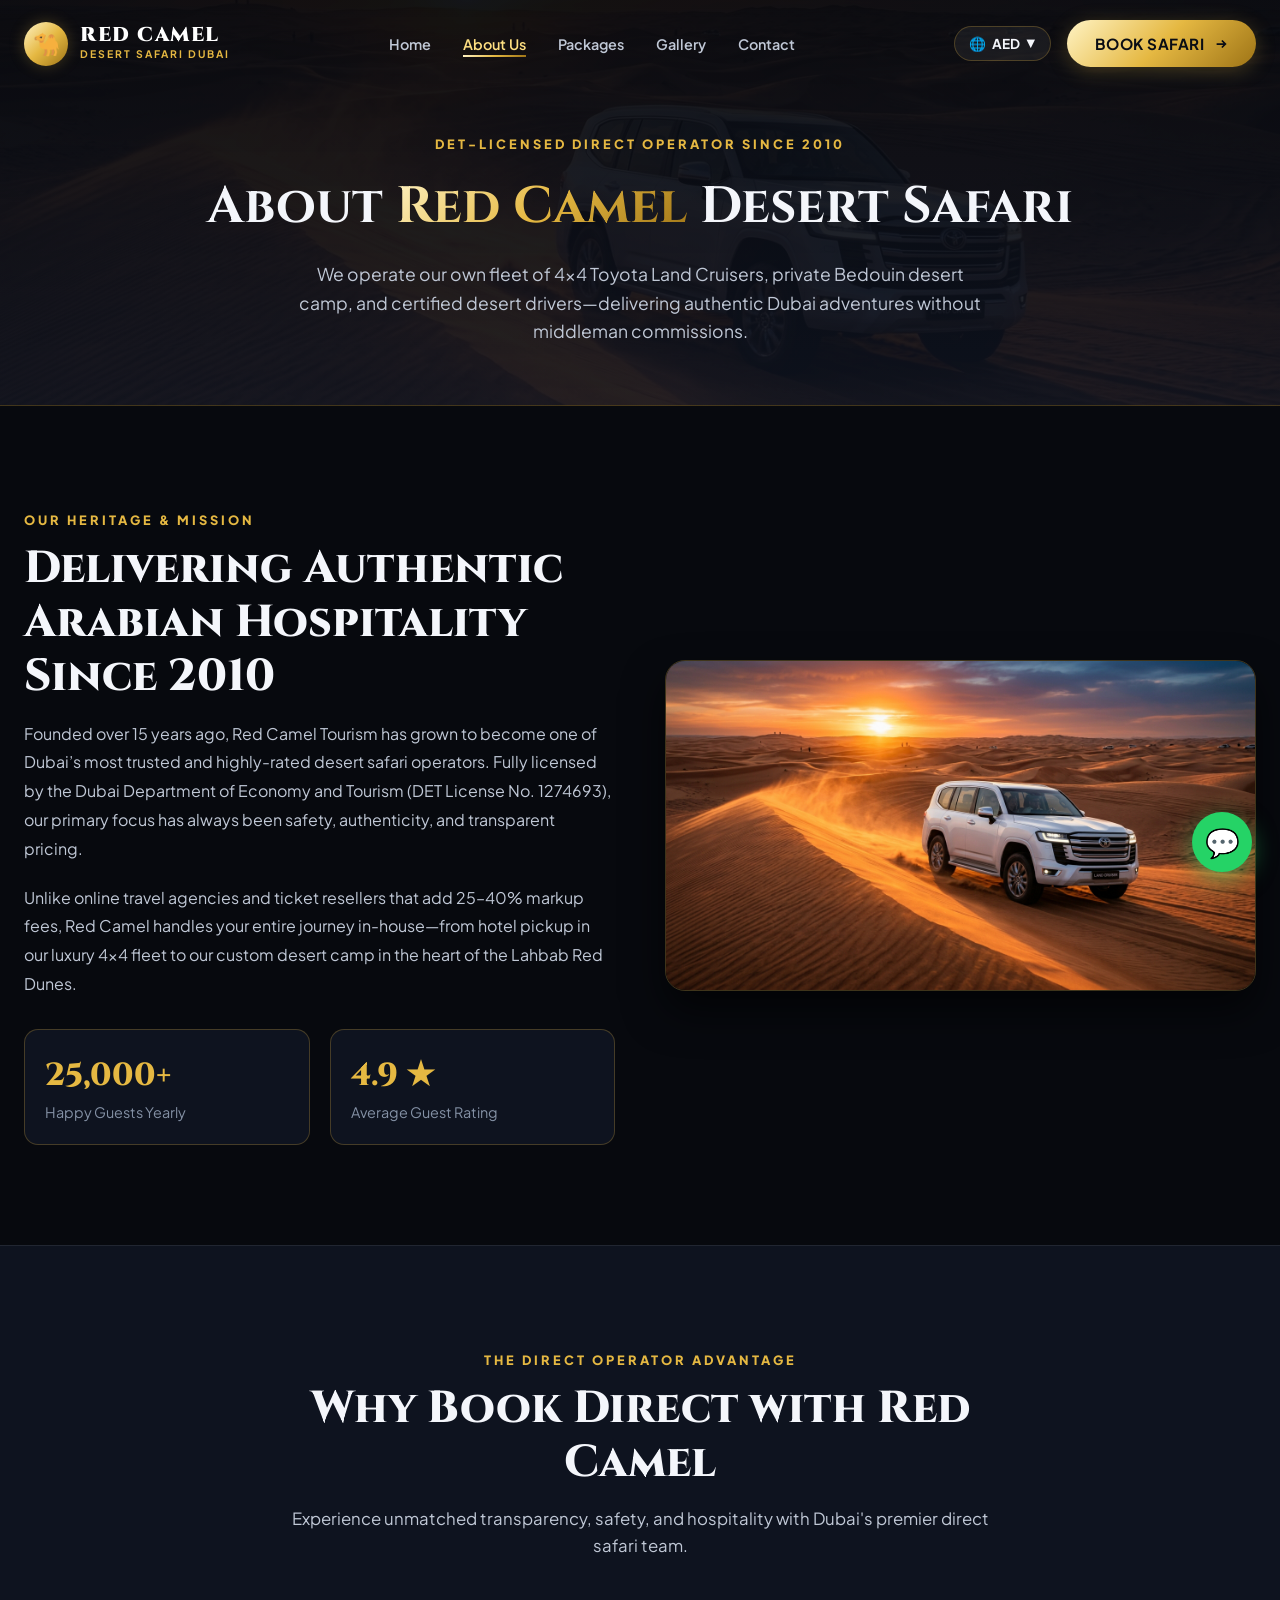
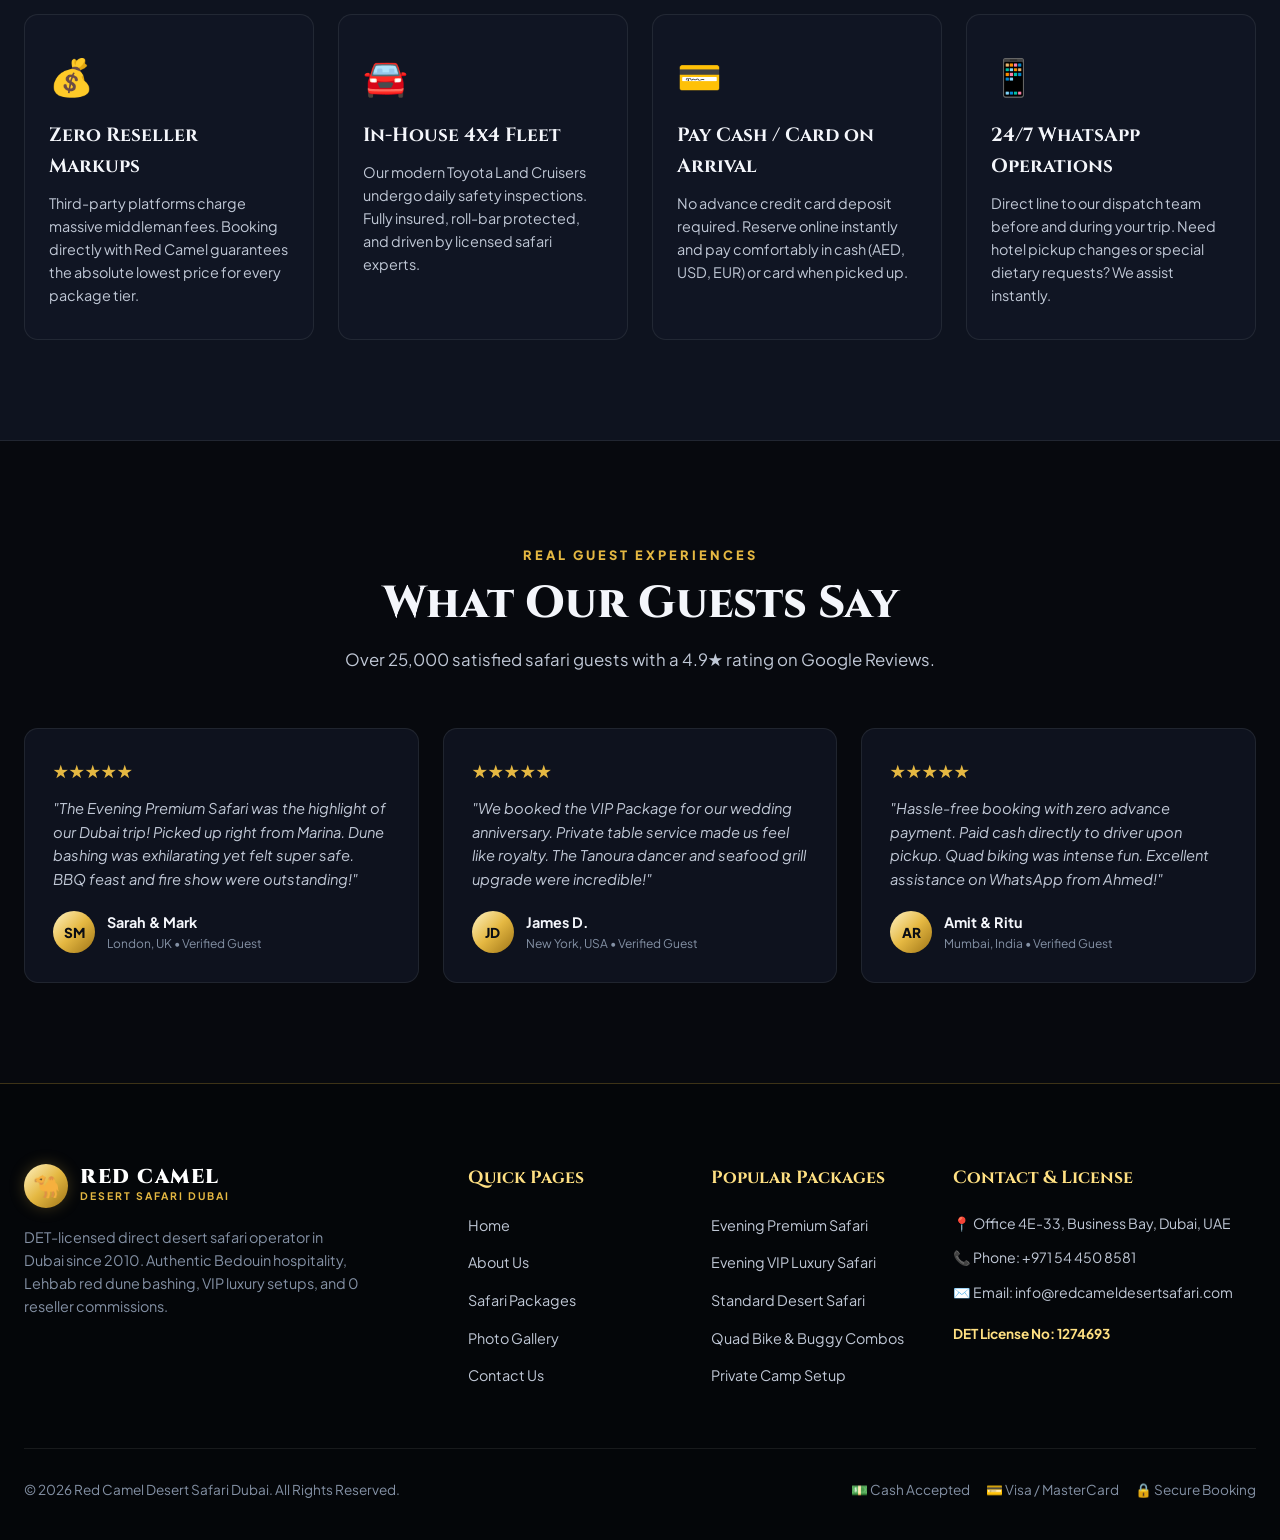
==== about.html @ 8c0e0b1f "header menu pages created" ====
<!DOCTYPE html>
<html lang="en">
<head>
  <meta charset="UTF-8">
  <meta name="viewport" content="width=device-width, initial-scale=1.0">
  <title>About Us | Red Camel Desert Safari Dubai - DET Licensed Direct Operator</title>
  <meta name="description" content="Learn about Red Camel Desert Safari - Dubai's top DET-licensed direct safari operator since 2010. Fleet of 4x4 Land Cruisers, in-house Bedouin camp, zero reseller markups & pay on arrival.">
  <meta name="keywords" content="About Red Camel Desert Safari, Dubai desert safari operator, DET licensed safari company, direct safari operator Dubai">
  <link rel="icon" href="data:image/svg+xml,<svg xmlns=%22http://www.w3.org/2000/svg%22 viewBox=%220 0 100 100%22><text y=%22.9em%22 font-size=%2290%22>🐪</text></svg>">
  <link rel="stylesheet" href="index.css">
</head>
<body>

  <!-- ==========================================================================
       HEADER / STICKY NAVIGATION
       ========================================================================== -->
  <header class="header">
    <div class="container header-inner">
      <a href="index.html" class="logo">
        <div class="logo-badge-icon">🐪</div>
        <div class="logo-text">
          <span class="logo-title">RED CAMEL</span>
          <span class="logo-sub">DESERT SAFARI DUBAI</span>
        </div>
      </a>

      <ul class="nav-menu" id="navMenu">
        <li><a href="index.html" class="nav-link">Home</a></li>
        <li><a href="about.html" class="nav-link active">About Us</a></li>
        <li><a href="packages.html" class="nav-link">Packages</a></li>
        <li><a href="gallery.html" class="nav-link">Gallery</a></li>
        <li><a href="contact.html" class="nav-link">Contact</a></li>
      </ul>

      <div class="header-controls">
        <!-- Currency Converter -->
        <div class="currency-selector">
          <button class="currency-btn" id="currencyBtn" aria-label="Select Currency">
            <span>🌐</span>
            <span class="curr-code">AED</span>
            <small>▼</small>
          </button>
          <div class="currency-dropdown" id="currencyDropdown">
            <button class="currency-opt selected" data-curr="AED"><span>AED</span> <span>Dirham</span></button>
            <button class="currency-opt" data-curr="USD"><span>USD</span> <span>Dollar</span></button>
            <button class="currency-opt" data-curr="EUR"><span>EUR</span> <span>Euro</span></button>
            <button class="currency-opt" data-curr="GBP"><span>GBP</span> <span>Pound</span></button>
            <button class="currency-opt" data-curr="SAR"><span>SAR</span> <span>Riyal</span></button>
            <button class="currency-opt" data-curr="INR"><span>INR</span> <span>Rupee</span></button>
          </div>
        </div>

        <button class="btn btn-primary header-book-btn" onclick="openBookingDrawer('evening-premium')">
          <span>Book Safari</span>
          <svg width="14" height="14" viewBox="0 0 16 16" fill="none" stroke="currentColor" stroke-width="2">
            <path d="M3 8h10M9 4l4 4-4 4"/>
          </svg>
        </button>

        <button class="burger-btn" id="burgerBtn" aria-label="Toggle Mobile Menu">
          <svg width="24" height="24" viewBox="0 0 24 24" fill="none" stroke="currentColor" stroke-width="2.5">
            <path d="M4 6h16M4 12h16M4 18h16"/>
          </svg>
        </button>
      </div>
    </div>
  </header>

  <!-- ==========================================================================
       PAGE HERO BANNER
       ========================================================================== -->
  <section class="page-banner">
    <div class="container">
      <span class="section-eyebrow">DET-LICENSED DIRECT OPERATOR SINCE 2010</span>
      <h1 class="page-banner-title">About <span class="gradient-text-gold">Red Camel</span> Desert Safari</h1>
      <p class="page-banner-desc">
        We operate our own fleet of 4x4 Toyota Land Cruisers, private Bedouin desert camp, and certified desert drivers—delivering authentic Dubai adventures without middleman commissions.
      </p>
    </div>
  </section>

  <!-- ==========================================================================
       OUR STORY & VALUES
       ========================================================================== -->
  <section class="section">
    <div class="container">
      <div style="display: grid; grid-template-columns: 1fr 1fr; gap: 50px; align-items: center;">
        <div>
          <span class="section-eyebrow">OUR HERITAGE & MISSION</span>
          <h2 class="section-title">Delivering Authentic Arabian Hospitality Since 2010</h2>
          <p style="color: var(--text-secondary); line-height: 1.8; margin-bottom: 20px;">
            Founded over 15 years ago, Red Camel Tourism has grown to become one of Dubai’s most trusted and highly-rated desert safari operators. Fully licensed by the Dubai Department of Economy and Tourism (DET License No. 1274693), our primary focus has always been safety, authenticity, and transparent pricing.
          </p>
          <p style="color: var(--text-secondary); line-height: 1.8; margin-bottom: 24px;">
            Unlike online travel agencies and ticket resellers that add 25–40% markup fees, Red Camel handles your entire journey in-house—from hotel pickup in our luxury 4x4 fleet to our custom desert camp in the heart of the Lahbab Red Dunes.
          </p>

          <div style="display: grid; grid-template-columns: 1fr 1fr; gap: 20px; margin-top: 30px;">
            <div style="background: var(--bg-surface); border: 1px solid var(--border-gold); padding: 20px; border-radius: var(--radius-md);">
              <div style="font-size: 2rem; color: var(--gold-primary); font-weight: 800; font-family: var(--font-heading);">25,000+</div>
              <div style="color: var(--text-muted); font-size: 0.9rem;">Happy Guests Yearly</div>
            </div>
            <div style="background: var(--bg-surface); border: 1px solid var(--border-gold); padding: 20px; border-radius: var(--radius-md);">
              <div style="font-size: 2rem; color: var(--gold-primary); font-weight: 800; font-family: var(--font-heading);">4.9 ★</div>
              <div style="color: var(--text-muted); font-size: 0.9rem;">Average Guest Rating</div>
            </div>
          </div>
        </div>

        <div>
          <img src="assets/images/hero_desert.jpg" alt="Red Camel Land Cruiser Fleet" style="width: 100%; border-radius: var(--radius-lg); border: 1px solid var(--border-gold); box-shadow: var(--shadow-lg);">
        </div>
      </div>
    </div>
  </section>

  <!-- ==========================================================================
       WHY BOOK DIRECT WITH RED CAMEL
       ========================================================================== -->
  <section class="section" style="background: var(--bg-surface); border-top: 1px solid var(--border-light); border-bottom: 1px solid var(--border-light);">
    <div class="container">
      <div class="section-header">
        <span class="section-eyebrow">THE DIRECT OPERATOR ADVANTAGE</span>
        <h2 class="section-title">Why Book Direct with Red Camel</h2>
        <p class="section-desc">Experience unmatched transparency, safety, and hospitality with Dubai's premier direct safari team.</p>
      </div>

      <div class="why-grid">
        <div class="why-card">
          <div class="why-icon">💰</div>
          <h3 class="why-title">Zero Reseller Markups</h3>
          <p class="why-desc">Third-party platforms charge massive middleman fees. Booking directly with Red Camel guarantees the absolute lowest price for every package tier.</p>
        </div>
        <div class="why-card">
          <div class="why-icon">🚘</div>
          <h3 class="why-title">In-House 4x4 Fleet</h3>
          <p class="why-desc">Our modern Toyota Land Cruisers undergo daily safety inspections. Fully insured, roll-bar protected, and driven by licensed safari experts.</p>
        </div>
        <div class="why-card">
          <div class="why-icon">💳</div>
          <h3 class="why-title">Pay Cash / Card on Arrival</h3>
          <p class="why-desc">No advance credit card deposit required. Reserve online instantly and pay comfortably in cash (AED, USD, EUR) or card when picked up.</p>
        </div>
        <div class="why-card">
          <div class="why-icon">📱</div>
          <h3 class="why-title">24/7 WhatsApp Operations</h3>
          <p class="why-desc">Direct line to our dispatch team before and during your trip. Need hotel pickup changes or special dietary requests? We assist instantly.</p>
        </div>
      </div>
    </div>
  </section>

  <!-- ==========================================================================
       VERIFIED REVIEWS
       ========================================================================== -->
  <section class="section">
    <div class="container">
      <div class="section-header">
        <span class="section-eyebrow">REAL GUEST EXPERIENCES</span>
        <h2 class="section-title">What Our Guests Say</h2>
        <p class="section-desc">Over 25,000 satisfied safari guests with a 4.9★ rating on Google Reviews.</p>
      </div>

      <div class="reviews-grid">
        <div class="review-card">
          <div class="review-stars">★★★★★</div>
          <p class="review-text">"The Evening Premium Safari was the highlight of our Dubai trip! Picked up right from Marina. Dune bashing was exhilarating yet felt super safe. BBQ feast and fire show were outstanding!"</p>
          <div class="review-author">
            <div class="review-avatar">SM</div>
            <div class="author-info">
              <span class="author-name">Sarah & Mark</span>
              <span class="author-meta">London, UK • Verified Guest</span>
            </div>
          </div>
        </div>

        <div class="review-card">
          <div class="review-stars">★★★★★</div>
          <p class="review-text">"We booked the VIP Package for our wedding anniversary. Private table service made us feel like royalty. The Tanoura dancer and seafood grill upgrade were incredible!"</p>
          <div class="review-author">
            <div class="review-avatar">JD</div>
            <div class="author-info">
              <span class="author-name">James D.</span>
              <span class="author-meta">New York, USA • Verified Guest</span>
            </div>
          </div>
        </div>

        <div class="review-card">
          <div class="review-stars">★★★★★</div>
          <p class="review-text">"Hassle-free booking with zero advance payment. Paid cash directly to driver upon pickup. Quad biking was intense fun. Excellent assistance on WhatsApp from Ahmed!"</p>
          <div class="review-author">
            <div class="review-avatar">AR</div>
            <div class="author-info">
              <span class="author-name">Amit & Ritu</span>
              <span class="author-meta">Mumbai, India • Verified Guest</span>
            </div>
          </div>
        </div>
      </div>
    </div>
  </section>

  <!-- ==========================================================================
       BOOKING MODAL / DRAWER
       ========================================================================== -->
  <div class="modal-overlay" id="bookingModal" onclick="closeBookingDrawer()">
    <div class="booking-drawer" id="bookingDrawer" onclick="event.stopPropagation()">
      <div class="drawer-header">
        <h3 class="drawer-title">Reserve Desert Safari</h3>
        <button class="close-btn" onclick="closeBookingDrawer()" aria-label="Close Drawer">✕</button>
      </div>

      <div class="drawer-body">
        <form id="bookingForm" onsubmit="submitBookingToWhatsapp(event)">
          <div class="form-group">
            <label class="form-label">Select Package</label>
            <select class="form-control" id="bookPackageSelect">
              <option value="selfdrive-standard">Self-Drive Standard Pass (AED 35)</option>
              <option value="selfdrive-premium">Self-Drive Premium Pass (AED 59)</option>
              <option value="selfdrive-vip">Self-Drive VIP Pass (AED 75)</option>
              <option value="evening-standard">Evening Standard Safari (AED 79)</option>
              <option value="evening-premium">Evening Premium Safari (AED 129)</option>
              <option value="evening-vip">Evening VIP Luxury Safari (AED 299)</option>
              <option value="combo-quad-safari">Quad Bike + Evening Safari Combo (AED 299)</option>
              <option value="sunrise-safari">Sunrise Private Safari (AED 419)</option>
              <option value="morning-short-private">Morning Short Safari - Private (AED 449)</option>
              <option value="evening-short-private">Evening Short Safari - Private (AED 479)</option>
              <option value="vip-traditional-arabic">VIP Traditional Arabic - Private (AED 999)</option>
              <option value="private-camp-setup">Private Desert Camp Setup (AED 2,599)</option>
            </select>
          </div>

          <div class="form-group">
            <label class="form-label">Safari Date</label>
            <input type="date" class="form-control" id="bookDate" required>
          </div>

          <div class="form-group">
            <label class="form-label">Number of Guests</label>
            <div style="display: grid; grid-template-columns: 1fr 1fr; gap: 12px;">
              <div class="counter-wrap">
                <span>Adults</span>
                <div style="display: flex; align-items: center; gap: 10px;">
                  <button type="button" class="counter-btn" onclick="updateCounter('adult', -1)">-</button>
                  <span id="adultCountEl" style="font-weight: 800; font-size: 1rem;">2</span>
                  <button type="button" class="counter-btn" onclick="updateCounter('adult', 1)">+</button>
                </div>
              </div>
              <div class="counter-wrap">
                <span>Kids (3-11y, 25% Off)</span>
                <div style="display: flex; align-items: center; gap: 10px;">
                  <button type="button" class="counter-btn" onclick="updateCounter('child', -1)">-</button>
                  <span id="childCountEl" style="font-weight: 800; font-size: 1rem;">0</span>
                  <button type="button" class="counter-btn" onclick="updateCounter('child', 1)">+</button>
                </div>
              </div>
            </div>
          </div>

          <div class="form-group">
            <label class="form-label">Transport Choice</label>
            <select class="form-control" id="transportSelect">
              <option value="sharing">Sharing 4x4 SUV (Included Free)</option>
              <option value="private">Private 4x4 Land Cruiser (+400 AED Flat)</option>
            </select>
          </div>

          <div class="form-group">
            <label class="form-label">Add-on Quad Bike Ride</label>
            <select class="form-control" id="quadSelect">
              <option value="none">No Quad Bike</option>
              <option value="30m">30 Min Quad Bike (+150 AED / pax)</option>
              <option value="60m">60 Min Quad Bike (+250 AED / pax)</option>
            </select>
          </div>

          <div class="form-group">
            <label class="form-label">Lead Guest Name</label>
            <input type="text" class="form-control" id="bookName" placeholder="e.g. John Smith" required>
          </div>

          <div class="form-group">
            <label class="form-label">Hotel / Pick-Up Location</label>
            <input type="text" class="form-control" id="bookHotel" placeholder="e.g. Atlantis The Palm / Address Downtown" required>
          </div>

          <div class="price-breakdown">
            <div class="breakdown-row">
              <span>Adults Subtotal</span>
              <span id="subtotalAdults">2 × AED 129</span>
            </div>
            <div class="breakdown-row">
              <span>Children Subtotal</span>
              <span id="subtotalChildren">0 × AED 97</span>
            </div>
            <div class="breakdown-row">
              <span>Transport</span>
              <span id="subtotalTransport">Free Included</span>
            </div>
            <div class="breakdown-total">
              <span>Payable on Arrival</span>
              <span id="grandTotalEl" style="color: var(--gold-primary);">AED 258</span>
            </div>
          </div>

          <button type="submit" class="btn btn-whatsapp" style="width: 100%; margin-top: 18px;">
            <span>💬 Send Reservation via WhatsApp</span>
          </button>
        </form>
      </div>
    </div>
  </div>

  <!-- FLOATING WHATSAPP BUTTON -->
  <a href="https://wa.me/971544508581" target="_blank" rel="noopener" class="floating-wa" aria-label="Contact Red Camel Safari on WhatsApp">
    💬
  </a>

  <!-- ==========================================================================
       FOOTER
       ========================================================================== -->
  <footer class="footer" id="contact">
    <div class="container">
      <div class="footer-grid">
        <div>
          <a href="index.html" class="logo" style="margin-bottom: 18px;">
            <div class="logo-badge-icon">🐪</div>
            <div class="logo-text">
              <span class="logo-title">RED CAMEL</span>
              <span class="logo-sub">DESERT SAFARI DUBAI</span>
            </div>
          </a>
          <p style="font-size: 0.9rem; color: var(--text-muted); line-height: 1.6; max-width: 340px;">
            DET-licensed direct desert safari operator in Dubai since 2010. Authentic Bedouin hospitality, Lehbab red dune bashing, VIP luxury setups, and 0 reseller commissions.
          </p>
        </div>

        <div>
          <h4 class="footer-col-title">Quick Pages</h4>
          <ul class="footer-links">
            <li><a href="index.html" class="footer-link">Home</a></li>
            <li><a href="about.html" class="footer-link">About Us</a></li>
            <li><a href="packages.html" class="footer-link">Safari Packages</a></li>
            <li><a href="gallery.html" class="footer-link">Photo Gallery</a></li>
            <li><a href="contact.html" class="footer-link">Contact Us</a></li>
          </ul>
        </div>

        <div>
          <h4 class="footer-col-title">Popular Packages</h4>
          <ul class="footer-links">
            <li><a href="packages.html" class="footer-link">Evening Premium Safari</a></li>
            <li><a href="packages.html" class="footer-link">Evening VIP Luxury Safari</a></li>
            <li><a href="packages.html" class="footer-link">Standard Desert Safari</a></li>
            <li><a href="packages.html" class="footer-link">Quad Bike & Buggy Combos</a></li>
            <li><a href="packages.html" class="footer-link">Private Camp Setup</a></li>
          </ul>
        </div>

        <div>
          <h4 class="footer-col-title">Contact & License</h4>
          <ul class="footer-links">
            <li style="color: var(--text-secondary); font-size: 0.88rem;">📍 Office 4E-33, Business Bay, Dubai, UAE</li>
            <li style="color: var(--text-secondary); font-size: 0.88rem;">📞 Phone: +971 54 450 8581</li>
            <li style="color: var(--text-secondary); font-size: 0.88rem;">✉️ Email: info@redcameldesertsafari.com</li>
            <li style="color: var(--gold-light); font-size: 0.85rem; font-weight: 700; margin-top: 8px;">DET License No: 1274693</li>
          </ul>
        </div>
      </div>

      <div class="footer-bottom">
        <div>© 2026 Red Camel Desert Safari Dubai. All Rights Reserved.</div>
        <div style="display: flex; gap: 16px;">
          <span>💵 Cash Accepted</span>
          <span>💳 Visa / MasterCard</span>
          <span>🔒 Secure Booking</span>
        </div>
      </div>
    </div>
  </footer>

  <script src="app.js"></script>
</body>
</html>
---- index.css ----
/* ==========================================================================
   RED CAMEL DESERT SAFARI DUBAI - LUXURY DESIGN SYSTEM
   ========================================================================== */

@import url('https://fonts.googleapis.com/css2?family=Cinzel:wght@500;700;900&family=Plus+Jakarta+Sans:wght@300;400;500;600;700;800&display=swap');

:root {
  /* Colors */
  --bg-dark: #07090E;
  --bg-surface: #0E131F;
  --bg-card: rgba(18, 24, 38, 0.7);
  --bg-card-hover: rgba(26, 35, 54, 0.85);
  --bg-glass: rgba(14, 19, 31, 0.75);
  
  --gold-light: #FFE082;
  --gold-primary: #E5B842;
  --gold-dark: #B8860B;
  --gold-glow: rgba(229, 184, 66, 0.25);
  --gold-gradient: linear-gradient(135deg, #FFF3C4 0%, #E5B842 50%, #9E7416 100%);
  
  --sunset-orange: #FF5E36;
  --sunset-gradient: linear-gradient(135deg, #FF7B42 0%, #FF5E36 100%);
  --whatsapp-green: #25D366;
  --whatsapp-hover: #1DA851;

  --text-main: #F4F6FB;
  --text-secondary: #C0C8D6;
  --text-muted: #8491A5;

  --border-light: rgba(255, 255, 255, 0.08);
  --border-gold: rgba(229, 184, 66, 0.25);
  --border-gold-bright: rgba(229, 184, 66, 0.6);

  --radius-sm: 8px;
  --radius-md: 14px;
  --radius-lg: 20px;
  --radius-full: 9999px;

  --font-heading: 'Cinzel', serif;
  --font-body: 'Plus Jakarta Sans', sans-serif;

  --shadow-lg: 0 20px 40px rgba(0, 0, 0, 0.6);
  --shadow-gold: 0 10px 30px rgba(229, 184, 66, 0.2);
  --transition: all 0.3s cubic-bezier(0.16, 1, 0.3, 1);
}

/* Reset & Base */
*, *::before, *::after {
  box-sizing: border-box;
  margin: 0;
  padding: 0;
}

html {
  scroll-behavior: smooth;
  font-size: 16px;
  background-color: var(--bg-dark);
  color: var(--text-main);
  font-family: var(--font-body);
  -webkit-font-smoothing: antialiased;
}

body {
  min-height: 100vh;
  overflow-x: hidden;
  line-height: 1.6;
}

a {
  color: inherit;
  text-decoration: none;
}

button {
  cursor: pointer;
  border: none;
  background: none;
  font-family: inherit;
}

img {
  max-width: 100%;
  height: auto;
  display: block;
}

/* Container */
.container {
  width: 100%;
  max-width: 1280px;
  margin: 0 auto;
  padding: 0 24px;
}

/* Typography Utilities */
.gradient-text-gold {
  background: var(--gold-gradient);
  -webkit-background-clip: text;
  -webkit-text-fill-color: transparent;
}

.gradient-text-sunset {
  background: var(--sunset-gradient);
  -webkit-background-clip: text;
  -webkit-text-fill-color: transparent;
}

/* Buttons */
.btn {
  display: inline-flex;
  align-items: center;
  justify-content: center;
  gap: 10px;
  padding: 14px 28px;
  font-size: 0.95rem;
  font-weight: 700;
  border-radius: var(--radius-full);
  transition: var(--transition);
  text-transform: uppercase;
  letter-spacing: 0.5px;
  position: relative;
  overflow: hidden;
  z-index: 1;
}

.btn-primary {
  background: var(--gold-gradient);
  color: #0A0D14;
  box-shadow: 0 4px 20px var(--gold-glow);
}

.btn-primary:hover {
  transform: translateY(-2px);
  box-shadow: 0 8px 30px rgba(229, 184, 66, 0.4);
}

.btn-secondary {
  background: rgba(255, 255, 255, 0.08);
  color: var(--text-main);
  border: 1px solid var(--border-light);
  backdrop-filter: blur(10px);
}

.btn-secondary:hover {
  background: rgba(255, 255, 255, 0.15);
  border-color: var(--border-gold);
  transform: translateY(-2px);
}

.btn-whatsapp {
  background: var(--whatsapp-green);
  color: #FFF;
  box-shadow: 0 4px 20px rgba(37, 211, 102, 0.3);
}

.btn-whatsapp:hover {
  background: var(--whatsapp-hover);
  transform: translateY(-2px);
  box-shadow: 0 8px 25px rgba(37, 211, 102, 0.45);
}

.btn-outline-gold {
  border: 1.5px solid var(--gold-primary);
  color: var(--gold-light);
  background: rgba(229, 184, 66, 0.05);
}

.btn-outline-gold:hover {
  background: var(--gold-gradient);
  color: #0A0D14;
  border-color: transparent;
  transform: translateY(-2px);
}

.btn-sm {
  padding: 8px 18px;
  font-size: 0.85rem;
}

/* ==========================================================================
   HEADER / STICKY NAV
   ========================================================================== */
.header {
  position: fixed;
  top: 0;
  left: 0;
  width: 100%;
  z-index: 1000;
  transition: var(--transition);
  padding: 20px 0;
}

.header.scrolled {
  background: var(--bg-glass);
  backdrop-filter: blur(16px);
  -webkit-backdrop-filter: blur(16px);
  border-bottom: 1px solid var(--border-gold);
  padding: 12px 0;
  box-shadow: 0 10px 30px rgba(0, 0, 0, 0.5);
}

.header-inner {
  display: flex;
  align-items: center;
  justify-content: space-between;
}

.logo {
  display: flex;
  align-items: center;
  gap: 12px;
}

.logo-badge-icon {
  width: 44px;
  height: 44px;
  border-radius: 50%;
  background: var(--gold-gradient);
  display: flex;
  align-items: center;
  justify-content: center;
  font-size: 22px;
  box-shadow: 0 0 15px var(--gold-glow);
}

.logo-text {
  display: flex;
  flex-direction: column;
}

.logo-title {
  font-family: var(--font-heading);
  font-weight: 900;
  font-size: 1.25rem;
  letter-spacing: 1.5px;
  color: #FFF;
  line-height: 1.1;
}

.logo-sub {
  font-size: 0.65rem;
  letter-spacing: 2px;
  color: var(--gold-primary);
  font-weight: 700;
  text-transform: uppercase;
}

/* Navigation Links */
.nav-menu {
  display: flex;
  align-items: center;
  gap: 32px;
  list-style: none;
}

.nav-link {
  font-size: 0.9rem;
  font-weight: 600;
  color: var(--text-secondary);
  transition: var(--transition);
  position: relative;
  padding: 4px 0;
}

.nav-link:hover,
.nav-link.active {
  color: var(--gold-light);
}

.nav-link::after {
  content: '';
  position: absolute;
  bottom: 0;
  left: 0;
  width: 0%;
  height: 2px;
  background: var(--gold-gradient);
  transition: var(--transition);
}

.nav-link:hover::after,
.nav-link.active::after {
  width: 100%;
}

/* Controls */
.header-controls {
  display: flex;
  align-items: center;
  gap: 16px;
}

/* Currency Selector */
.currency-selector {
  position: relative;
}

.currency-btn {
  display: flex;
  align-items: center;
  gap: 6px;
  padding: 8px 14px;
  background: rgba(255, 255, 255, 0.06);
  border: 1px solid var(--border-gold);
  border-radius: var(--radius-full);
  color: var(--text-main);
  font-size: 0.85rem;
  font-weight: 700;
  transition: var(--transition);
}

.currency-btn:hover {
  background: rgba(229, 184, 66, 0.15);
  border-color: var(--gold-primary);
}

.currency-dropdown {
  position: absolute;
  top: calc(100% + 10px);
  right: 0;
  width: 160px;
  background: var(--bg-surface);
  border: 1px solid var(--border-gold);
  border-radius: var(--radius-md);
  padding: 8px;
  box-shadow: var(--shadow-lg);
  display: none;
  flex-direction: column;
  gap: 4px;
  z-index: 1100;
  backdrop-filter: blur(20px);
}

.currency-dropdown.show {
  display: flex;
  animation: fadeIn 0.2s ease;
}

.currency-opt {
  display: flex;
  align-items: center;
  justify-content: space-between;
  padding: 8px 12px;
  border-radius: var(--radius-sm);
  color: var(--text-secondary);
  font-size: 0.85rem;
  font-weight: 600;
  transition: var(--transition);
}

.currency-opt:hover,
.currency-opt.selected {
  background: rgba(229, 184, 66, 0.15);
  color: var(--gold-light);
}

/* Mobile Burger */
.burger-btn {
  display: none;
  color: var(--text-main);
  padding: 6px;
}

/* ==========================================================================
   HERO SECTION
   ========================================================================== */
.hero {
  position: relative;
  min-height: 100vh;
  display: flex;
  align-items: center;
  padding: 140px 0 80px;
  overflow: hidden;
}

.hero-bg-wrapper {
  position: absolute;
  top: 0;
  left: 0;
  width: 100%;
  height: 100%;
  z-index: -2;
}

.hero-bg-img {
  width: 100%;
  height: 100%;
  object-fit: cover;
  object-position: center;
  transform: scale(1.05);
  animation: heroZoom 20s infinite alternate cubic-bezier(0.25, 1, 0.5, 1);
}

@keyframes heroZoom {
  0% { transform: scale(1); }
  100% { transform: scale(1.08); }
}

.hero-overlay {
  position: absolute;
  top: 0;
  left: 0;
  width: 100%;
  height: 100%;
  background: linear-gradient(
    180deg,
    rgba(7, 9, 14, 0.75) 0%,
    rgba(7, 9, 14, 0.45) 50%,
    rgba(7, 9, 14, 0.95) 100%
  ),
  radial-gradient(
    circle at 70% 30%,
    rgba(229, 184, 66, 0.15) 0%,
    transparent 60%
  );
  z-index: -1;
}

.hero-content {
  max-width: 820px;
}

.hero-badge {
  display: inline-flex;
  align-items: center;
  gap: 10px;
  padding: 8px 18px;
  background: rgba(229, 184, 66, 0.12);
  border: 1px solid var(--border-gold-bright);
  border-radius: var(--radius-full);
  font-size: 0.85rem;
  font-weight: 700;
  color: var(--gold-light);
  margin-bottom: 24px;
  backdrop-filter: blur(10px);
}

.hero-badge-dot {
  width: 8px;
  height: 8px;
  border-radius: 50%;
  background: var(--gold-primary);
  box-shadow: 0 0 10px var(--gold-primary);
  animation: pulse 2s infinite;
}

@keyframes pulse {
  0%, 100% { opacity: 1; transform: scale(1); }
  50% { opacity: 0.5; transform: scale(1.3); }
}

.hero-title {
  font-family: var(--font-heading);
  font-size: clamp(2.5rem, 5vw, 4.2rem);
  font-weight: 900;
  line-height: 1.15;
  margin-bottom: 24px;
  letter-spacing: -0.5px;
}

.hero-subtitle {
  font-size: clamp(1rem, 2vw, 1.2rem);
  color: var(--text-secondary);
  margin-bottom: 36px;
  max-width: 680px;
  line-height: 1.7;
}

.hero-cta-group {
  display: flex;
  align-items: center;
  gap: 16px;
  flex-wrap: wrap;
  margin-bottom: 44px;
}

.hero-perks {
  display: flex;
  align-items: center;
  gap: 28px;
  flex-wrap: wrap;
  padding-top: 24px;
  border-top: 1px solid var(--border-light);
}

.perk-item {
  display: flex;
  align-items: center;
  gap: 8px;
  font-size: 0.88rem;
  font-weight: 600;
  color: var(--text-secondary);
}

.perk-icon {
  width: 18px;
  height: 18px;
  color: var(--gold-primary);
}

/* ==========================================================================
   TRUST METRICS BAR
   ========================================================================== */
.trust-bar {
  background: var(--bg-surface);
  border-y: 1px solid var(--border-gold);
  padding: 30px 0;
  position: relative;
  z-index: 10;
}

.trust-grid {
  display: grid;
  grid-template-columns: repeat(auto-fit, minmax(220px, 1fr));
  gap: 24px;
}

.trust-card {
  display: flex;
  align-items: center;
  gap: 16px;
  padding: 16px 20px;
  background: var(--bg-card);
  border: 1px solid var(--border-light);
  border-radius: var(--radius-md);
  transition: var(--transition);
}

.trust-card:hover {
  border-color: var(--border-gold);
  transform: translateY(-3px);
  background: var(--bg-card-hover);
}

.trust-icon-box {
  width: 48px;
  height: 48px;
  border-radius: var(--radius-sm);
  background: rgba(229, 184, 66, 0.1);
  display: flex;
  align-items: center;
  justify-content: center;
  font-size: 24px;
  border: 1px solid var(--border-gold);
}

.trust-val {
  font-family: var(--font-heading);
  font-size: 1.3rem;
  font-weight: 700;
  color: var(--gold-light);
  line-height: 1.2;
}

.trust-lbl {
  font-size: 0.8rem;
  color: var(--text-muted);
  font-weight: 500;
}

/* ==========================================================================
   SECTION COMMON
   ========================================================================== */
.section {
  padding: 100px 0;
  position: relative;
}

.section-header {
  text-align: center;
  max-width: 720px;
  margin: 0 auto 54px;
}

.section-eyebrow {
  display: inline-block;
  font-size: 0.8rem;
  font-weight: 800;
  letter-spacing: 3px;
  text-transform: uppercase;
  color: var(--gold-primary);
  margin-bottom: 12px;
}

.section-title {
  font-family: var(--font-heading);
  font-size: clamp(2rem, 3.5vw, 2.8rem);
  font-weight: 800;
  margin-bottom: 16px;
  line-height: 1.2;
}

.section-desc {
  font-size: 1.05rem;
  color: var(--text-secondary);
}

/* ==========================================================================
   PACKAGES EXPLORER
   ========================================================================== */
.filter-tabs {
  display: flex;
  align-items: center;
  justify-content: center;
  gap: 10px;
  flex-wrap: wrap;
  margin-bottom: 44px;
}

.tab-btn {
  padding: 10px 22px;
  border-radius: var(--radius-full);
  background: rgba(255, 255, 255, 0.04);
  border: 1px solid var(--border-light);
  color: var(--text-secondary);
  font-size: 0.88rem;
  font-weight: 600;
  transition: var(--transition);
}

.tab-btn:hover,
.tab-btn.active {
  background: var(--gold-gradient);
  color: #0A0D14;
  border-color: transparent;
  font-weight: 700;
  box-shadow: 0 4px 15px var(--gold-glow);
}

.packages-grid {
  display: grid;
  grid-template-columns: repeat(auto-fill, minmax(350px, 1fr));
  gap: 28px;
}

.package-card {
  background: var(--bg-card);
  border: 1px solid var(--border-light);
  border-radius: var(--radius-lg);
  overflow: hidden;
  transition: var(--transition);
  display: flex;
  flex-direction: column;
  position: relative;
  backdrop-filter: blur(12px);
}

.package-card:hover {
  transform: translateY(-8px);
  border-color: var(--border-gold-bright);
  box-shadow: var(--shadow-lg), 0 0 30px var(--gold-glow);
  background: var(--bg-card-hover);
}

.package-card.featured {
  border-color: var(--gold-primary);
  box-shadow: 0 0 25px var(--gold-glow);
}

.package-badge {
  position: absolute;
  top: 16px;
  right: 16px;
  background: var(--gold-gradient);
  color: #0A0D14;
  padding: 6px 14px;
  border-radius: var(--radius-full);
  font-size: 0.75rem;
  font-weight: 800;
  text-transform: uppercase;
  letter-spacing: 0.5px;
  z-index: 5;
  box-shadow: 0 4px 10px rgba(0, 0, 0, 0.4);
}

.package-img-wrapper {
  position: relative;
  height: 220px;
  overflow: hidden;
}

.package-img {
  width: 100%;
  height: 100%;
  object-fit: cover;
  transition: transform 0.6s cubic-bezier(0.16, 1, 0.3, 1);
}

.package-card:hover .package-img {
  transform: scale(1.08);
}

.package-overlay {
  position: absolute;
  bottom: 0;
  left: 0;
  width: 100%;
  height: 60%;
  background: linear-gradient(180deg, transparent 0%, rgba(14, 19, 31, 0.95) 100%);
}

.package-content {
  padding: 24px;
  display: flex;
  flex-direction: column;
  flex: 1;
}

.package-header {
  margin-bottom: 14px;
}

.package-title {
  font-family: var(--font-heading);
  font-size: 1.3rem;
  font-weight: 700;
  color: var(--text-main);
  margin-bottom: 6px;
  line-height: 1.3;
}

.package-subtitle {
  font-size: 0.85rem;
  color: var(--text-muted);
}

.package-price-box {
  display: flex;
  align-items: baseline;
  gap: 8px;
  margin-bottom: 18px;

  border-bottom: 1px dashed var(--border-light);
}

.price-curr {
  font-size: 1rem;
  font-weight: 700;
  color: var(--gold-primary);
}

.price-amount {
  font-family: var(--font-heading);
  font-size: 2.2rem;
  font-weight: 900;
  color: var(--gold-light);
}

.price-label {
  font-size: 0.8rem;
  color: var(--text-muted);
}

.package-inclusions {
  list-style: none;
  margin-bottom: 24px;
  display: flex;
  flex-direction: column;
  gap: 10px;
  flex: 1;
}

.package-inclusion-item {
  display: flex;
  align-items: flex-start;
  gap: 10px;
  font-size: 0.88rem;
  color: var(--text-secondary);
}

.check-icon {
  color: var(--gold-primary);
  font-weight: 800;
  flex-shrink: 0;
}

.package-actions {
  display: grid;
  grid-template-columns: 1fr 1fr;
  gap: 10px;
}

/* ==========================================================================
   COMPARISON TABLE MATRIX
   ========================================================================== */
.comparison-container {
  overflow-x: auto;
  background: var(--bg-card);
  border: 1px solid var(--border-gold);
  border-radius: var(--radius-lg);
  padding: 8px;
  backdrop-filter: blur(12px);
}

.comparison-table {
  width: 100%;
  border-collapse: collapse;
  min-width: 650px;
}

.comparison-table th,
.comparison-table td {
  padding: 16px 20px;
  text-align: left;
  border-bottom: 1px solid var(--border-light);
  font-size: 0.9rem;
}

.comparison-table th {
  font-family: var(--font-heading);
  font-size: 1rem;
  color: var(--gold-light);
  background: rgba(229, 184, 66, 0.08);
  font-weight: 700;
}

.comparison-table th.highlight,
.comparison-table td.highlight {
  background: rgba(229, 184, 66, 0.12);
  border-x: 1px solid var(--border-gold);
}

.comparison-table tr:last-child td {
  border-bottom: none;
}

/* ==========================================================================
   ITINERARY TIMELINE
   ========================================================================== */
.timeline {
  position: relative;
  max-width: 900px;
  margin: 0 auto;
}

.timeline::before {
  content: '';
  position: absolute;
  top: 0;
  left: 28px;
  height: 100%;
  width: 3px;
  background: linear-gradient(180deg, var(--gold-primary) 0%, rgba(229, 184, 66, 0.1) 100%);
}

.timeline-item {
  position: relative;
  padding-left: 70px;
  margin-bottom: 40px;
}

.timeline-node {
  position: absolute;
  left: 10px;
  top: 0;
  width: 38px;
  height: 38px;
  border-radius: 50%;
  background: var(--gold-gradient);
  color: #0A0D14;
  font-weight: 800;
  display: flex;
  align-items: center;
  justify-content: center;
  box-shadow: 0 0 15px var(--gold-glow);
  z-index: 2;
}

.timeline-content {
  background: var(--bg-card);
  border: 1px solid var(--border-light);
  border-radius: var(--radius-md);
  padding: 24px;
  display: grid;
  grid-template-columns: 1fr 200px;
  gap: 20px;
  transition: var(--transition);
}

.timeline-content:hover {
  border-color: var(--border-gold);
  transform: translateX(6px);
  background: var(--bg-card-hover);
}

.timeline-time {
  font-size: 0.8rem;
  font-weight: 800;
  color: var(--gold-primary);
  letter-spacing: 1px;
  margin-bottom: 6px;
  text-transform: uppercase;
}

.timeline-title {
  font-family: var(--font-heading);
  font-size: 1.2rem;
  margin-bottom: 10px;
}

.timeline-desc {
  font-size: 0.9rem;
  color: var(--text-secondary);
}

.timeline-img-wrap {
  border-radius: var(--radius-sm);
  overflow: hidden;
  height: 120px;
}

.timeline-img {
  width: 100%;
  height: 100%;
  object-fit: cover;
}

/* ==========================================================================
   WHY BOOK DIRECT
   ========================================================================== */
.why-grid {
  display: grid;
  grid-template-columns: repeat(auto-fit, minmax(260px, 1fr));
  gap: 24px;
}

.why-card {
  background: var(--bg-card);
  border: 1px solid var(--border-light);
  border-radius: var(--radius-md);
  padding: 32px 24px;
  transition: var(--transition);
}

.why-card:hover {
  border-color: var(--border-gold);
  transform: translateY(-6px);
  box-shadow: var(--shadow-gold);
}

.why-icon {
  font-size: 36px;
  margin-bottom: 16px;
}

.why-title {
  font-family: var(--font-heading);
  font-size: 1.2rem;
  margin-bottom: 10px;
}

.why-desc {
  font-size: 0.9rem;
  color: var(--text-secondary);
}

/* ==========================================================================
   GALLERY LIGHTBOX
   ========================================================================== */
.gallery-grid {
  display: grid;
  grid-template-columns: repeat(auto-fill, minmax(280px, 1fr));
  gap: 20px;
}

.gallery-item {
  position: relative;
  height: 240px;
  border-radius: var(--radius-md);
  overflow: hidden;
  cursor: pointer;
}

.gallery-img {
  width: 100%;
  height: 100%;
  object-fit: cover;
  transition: transform 0.5s ease;
}

.gallery-item:hover .gallery-img {
  transform: scale(1.1);
}

.gallery-caption {
  position: absolute;
  bottom: 0;
  left: 0;
  width: 100%;
  padding: 20px 16px;
  background: linear-gradient(0deg, rgba(7, 9, 14, 0.95) 0%, transparent 100%);
  transition: var(--transition);
}

.gallery-title {
  font-weight: 700;
  font-size: 0.95rem;
  color: #FFF;
}

.gallery-sub {
  font-size: 0.78rem;
  color: var(--gold-light);
}

/* ==========================================================================
   REVIEWS CAROUSEL / GRID
   ========================================================================== */
.reviews-grid {
  display: grid;
  grid-template-columns: repeat(auto-fit, minmax(300px, 1fr));
  gap: 24px;
}

.review-card {
  background: var(--bg-card);
  border: 1px solid var(--border-light);
  border-radius: var(--radius-md);
  padding: 28px;
  transition: var(--transition);
}

.review-card:hover {
  border-color: var(--border-gold);
  transform: translateY(-4px);
}

.review-stars {
  color: var(--gold-primary);
  font-size: 1.1rem;
  margin-bottom: 12px;
}

.review-text {
  font-size: 0.92rem;
  color: var(--text-secondary);
  font-style: italic;
  margin-bottom: 20px;
}

.review-author {
  display: flex;
  align-items: center;
  gap: 12px;
}

.review-avatar {
  width: 42px;
  height: 42px;
  border-radius: 50%;
  background: var(--gold-gradient);
  color: #0A0D14;
  font-weight: 800;
  display: flex;
  align-items: center;
  justify-content: center;
  font-size: 0.85rem;
}

.author-name {
  display: block;
  font-weight: 700;
  font-size: 0.9rem;
}

.author-meta {
  display: block;
  font-size: 0.75rem;
  color: var(--text-muted);
}

/* ==========================================================================
   FAQ ACCORDION
   ========================================================================== */
.faq-search-wrap {
  max-width: 550px;
  margin: 0 auto 36px;
}

.faq-input {
  width: 100%;
  padding: 14px 22px;
  background: var(--bg-card);
  border: 1px solid var(--border-gold);
  border-radius: var(--radius-full);
  color: var(--text-main);
  font-size: 0.95rem;
  outline: none;
  transition: var(--transition);
}

.faq-input:focus {
  border-color: var(--gold-light);
  box-shadow: 0 0 20px var(--gold-glow);
}

.faq-list {
  max-width: 800px;
  margin: 0 auto;
  display: flex;
  flex-direction: column;
  gap: 14px;
}

.faq-item {
  background: var(--bg-card);
  border: 1px solid var(--border-light);
  border-radius: var(--radius-md);
  overflow: hidden;
  transition: var(--transition);
}

.faq-item.active {
  border-color: var(--border-gold);
}

.faq-question {
  width: 100%;
  padding: 20px 24px;
  display: flex;
  align-items: center;
  justify-content: space-between;
  font-weight: 700;
  font-size: 1rem;
  color: var(--text-main);
  text-align: left;
}

.faq-icon {
  width: 20px;
  height: 20px;
  color: var(--gold-primary);
  transition: transform 0.3s ease;
}

.faq-item.active .faq-icon {
  transform: rotate(180deg);
}

.faq-answer {
  padding: 0 24px 20px;
  color: var(--text-secondary);
  font-size: 0.92rem;
  display: none;
  line-height: 1.6;
}

.faq-item.active .faq-answer {
  display: block;
}

/* ==========================================================================
   BOOKING MODAL / DRAWER
   ========================================================================== */
.modal-overlay {
  position: fixed;
  top: 0;
  left: 0;
  width: 100%;
  height: 100%;
  background: rgba(0, 0, 0, 0.85);
  backdrop-filter: blur(8px);
  z-index: 2000;
  opacity: 0;
  visibility: hidden;
  transition: var(--transition);
  display: flex;
  align-items: center;
  justify-content: center;
}

.modal-overlay.show {
  opacity: 1;
  visibility: visible;
}

.booking-drawer {
  position: fixed;
  top: 0;
  right: -550px;
  width: 100%;
  max-width: 520px;
  height: 100%;
  background: var(--bg-surface);
  border-left: 1px solid var(--border-gold);
  z-index: 2100;
  transition: right 0.4s cubic-bezier(0.16, 1, 0.3, 1);
  display: flex;
  flex-direction: column;
  box-shadow: -10px 0 40px rgba(0, 0, 0, 0.8);
}

.booking-drawer.show {
  right: 0;
}

.drawer-header {
  padding: 24px;
  border-bottom: 1px solid var(--border-light);
  display: flex;
  align-items: center;
  justify-content: space-between;
  background: rgba(229, 184, 66, 0.05);
}

.drawer-title {
  font-family: var(--font-heading);
  font-size: 1.3rem;
  color: var(--gold-light);
}

.close-btn {
  font-size: 1.4rem;
  color: var(--text-muted);
  transition: var(--transition);
}

.close-btn:hover {
  color: var(--gold-primary);
}

.drawer-body {
  padding: 24px;
  overflow-y: auto;
  flex: 1;
}

.form-group {
  margin-bottom: 20px;
}

.form-label {
  display: block;
  font-size: 0.85rem;
  font-weight: 700;
  color: var(--text-secondary);
  margin-bottom: 8px;
  text-transform: uppercase;
  letter-spacing: 0.5px;
}

.form-control {
  width: 100%;
  padding: 12px 16px;
  background: var(--bg-card);
  border: 1px solid var(--border-light);
  border-radius: var(--radius-sm);
  color: var(--text-main);
  font-size: 0.95rem;
  outline: none;
  transition: var(--transition);
}

.form-control:focus {
  border-color: var(--gold-primary);
  box-shadow: 0 0 10px var(--gold-glow);
}

.counter-wrap {
  display: flex;
  align-items: center;
  justify-content: space-between;
  background: var(--bg-card);
  border: 1px solid var(--border-light);
  border-radius: var(--radius-sm);
  padding: 8px 12px;
  font-size: 0.85rem;
}

.counter-btn {
  width: 28px;
  height: 28px;
  border-radius: 50%;
  background: rgba(255, 255, 255, 0.1);
  color: #FFF;
  font-weight: 800;
  display: flex;
  align-items: center;
  justify-content: center;
  transition: var(--transition);
}

.counter-btn:hover {
  background: var(--gold-gradient);
  color: #0A0D14;
}

.price-breakdown {
  background: rgba(229, 184, 66, 0.06);
  border: 1px solid var(--border-gold);
  border-radius: var(--radius-md);
  padding: 18px;
  margin-top: 10px;
}

.breakdown-row {
  display: flex;
  justify-content: space-between;
  font-size: 0.88rem;
  color: var(--text-secondary);
  margin-bottom: 8px;
}

.breakdown-total {
  display: flex;
  justify-content: space-between;
  font-size: 1.1rem;
  font-weight: 800;
  color: #FFF;
  padding-top: 10px;
  border-top: 1px solid var(--border-light);
}

/* Lightbox Modal */
.lightbox-img {
  max-width: 90vw;
  max-height: 80vh;
  border-radius: var(--radius-md);
  border: 2px solid var(--gold-primary);
  box-shadow: var(--shadow-lg);
}

/* Floating WhatsApp */
.floating-wa {
  position: fixed;
  bottom: 28px;
  right: 28px;
  width: 60px;
  height: 60px;
  border-radius: 50%;
  background: var(--whatsapp-green);
  color: #FFF;
  display: flex;
  align-items: center;
  justify-content: center;
  font-size: 28px;
  box-shadow: 0 8px 25px rgba(37, 211, 102, 0.5);
  z-index: 990;
  transition: var(--transition);
}

.floating-wa:hover {
  transform: scale(1.1);
  background: var(--whatsapp-hover);
}

/* Footer */
.footer {
  background: #040609;
  border-top: 1px solid var(--border-gold);
  padding: 80px 0 40px;
}

.footer-grid {
  display: grid;
  grid-template-columns: 2fr 1fr 1fr 1.5fr;
  gap: 40px;
  margin-bottom: 60px;
}

.footer-col-title {
  font-family: var(--font-heading);
  font-size: 1.1rem;
  color: var(--gold-light);
  margin-bottom: 20px;
}

.footer-links {
  list-style: none;
  display: flex;
  flex-direction: column;
  gap: 12px;
}

.footer-link {
  color: var(--text-secondary);
  font-size: 0.9rem;
  transition: var(--transition);
}

.footer-link:hover {
  color: var(--gold-light);
  padding-left: 4px;
}

.footer-bottom {
  padding-top: 30px;
  border-top: 1px solid var(--border-light);
  display: flex;
  align-items: center;
  justify-content: space-between;
  font-size: 0.85rem;
  color: var(--text-muted);
}

/* Mobile Responsive */
@media (max-width: 1024px) {
  .nav-menu {
    position: fixed;
    top: 0;
    right: -100%;
    width: 280px;
    height: 100vh;
    background: var(--bg-surface);
    flex-direction: column;
    padding: 100px 30px 40px;
    transition: var(--transition);
    border-left: 1px solid var(--border-gold);
  }

  .nav-menu.show {
    right: 0;
  }

  .burger-btn {
    display: block;
  }

  .footer-grid {
    grid-template-columns: 1fr 1fr;
  }

  .timeline-content {
    grid-template-columns: 1fr;
  }
  
  .timeline-img-wrap {
    height: 180px;
  }
}

@media (max-width: 640px) {
  .packages-grid {
    grid-template-columns: 1fr;
  }

  .footer-grid {
    grid-template-columns: 1fr;
  }

  .hero-cta-group {
    flex-direction: column;
    align-items: stretch;
  }

  .package-actions {
    grid-template-columns: 1fr;
  }
}

/* ==========================================================================
   PAGE HERO BANNER & CONTACT STYLES
   ========================================================================== */
.page-banner {
  position: relative;
  padding: 130px 0 60px;
  background: linear-gradient(180deg, rgba(7, 9, 14, 0.95) 0%, rgba(14, 19, 31, 0.9) 100%), url('assets/images/hero_desert.jpg') center/cover no-repeat;
  border-bottom: 1px solid var(--border-gold);
  text-align: center;
}

.page-banner-title {
  font-family: var(--font-heading);
  font-size: clamp(2rem, 4vw, 3.2rem);
  color: var(--text-main);
  margin-bottom: 12px;
}

.page-banner-desc {
  font-size: 1.1rem;
  color: var(--text-secondary);
  max-width: 700px;
  margin: 0 auto;
}

.contact-grid {
  display: grid;
  grid-template-columns: 1fr 1.3fr;
  gap: 40px;
  align-items: start;
}

@media (max-width: 900px) {
  .contact-grid {
    grid-template-columns: 1fr;
  }
}

.contact-info-cards {
  display: flex;
  flex-direction: column;
  gap: 20px;
}

.contact-card {
  background: var(--bg-surface);
  border: 1px solid var(--border-gold);
  border-radius: var(--radius-md);
  padding: 24px;
  display: flex;
  align-items: flex-start;
  gap: 18px;
  transition: var(--transition);
}

.contact-card:hover {
  border-color: var(--gold-primary);
  transform: translateY(-2px);
}

.contact-card-icon {
  font-size: 1.8rem;
  background: rgba(229, 184, 66, 0.1);
  width: 54px;
  height: 54px;
  border-radius: 12px;
  display: flex;
  align-items: center;
  justify-content: center;
  flex-shrink: 0;
}

.contact-card-title {
  font-family: var(--font-heading);
  font-size: 1.1rem;
  color: var(--gold-light);
  margin-bottom: 4px;
}

.contact-card-text {
  font-size: 0.95rem;
  color: var(--text-secondary);
  line-height: 1.5;
}

.contact-form-wrap {
  background: var(--bg-surface);
  border: 1px solid var(--border-gold);
  border-radius: var(--radius-lg);
  padding: 36px;
}
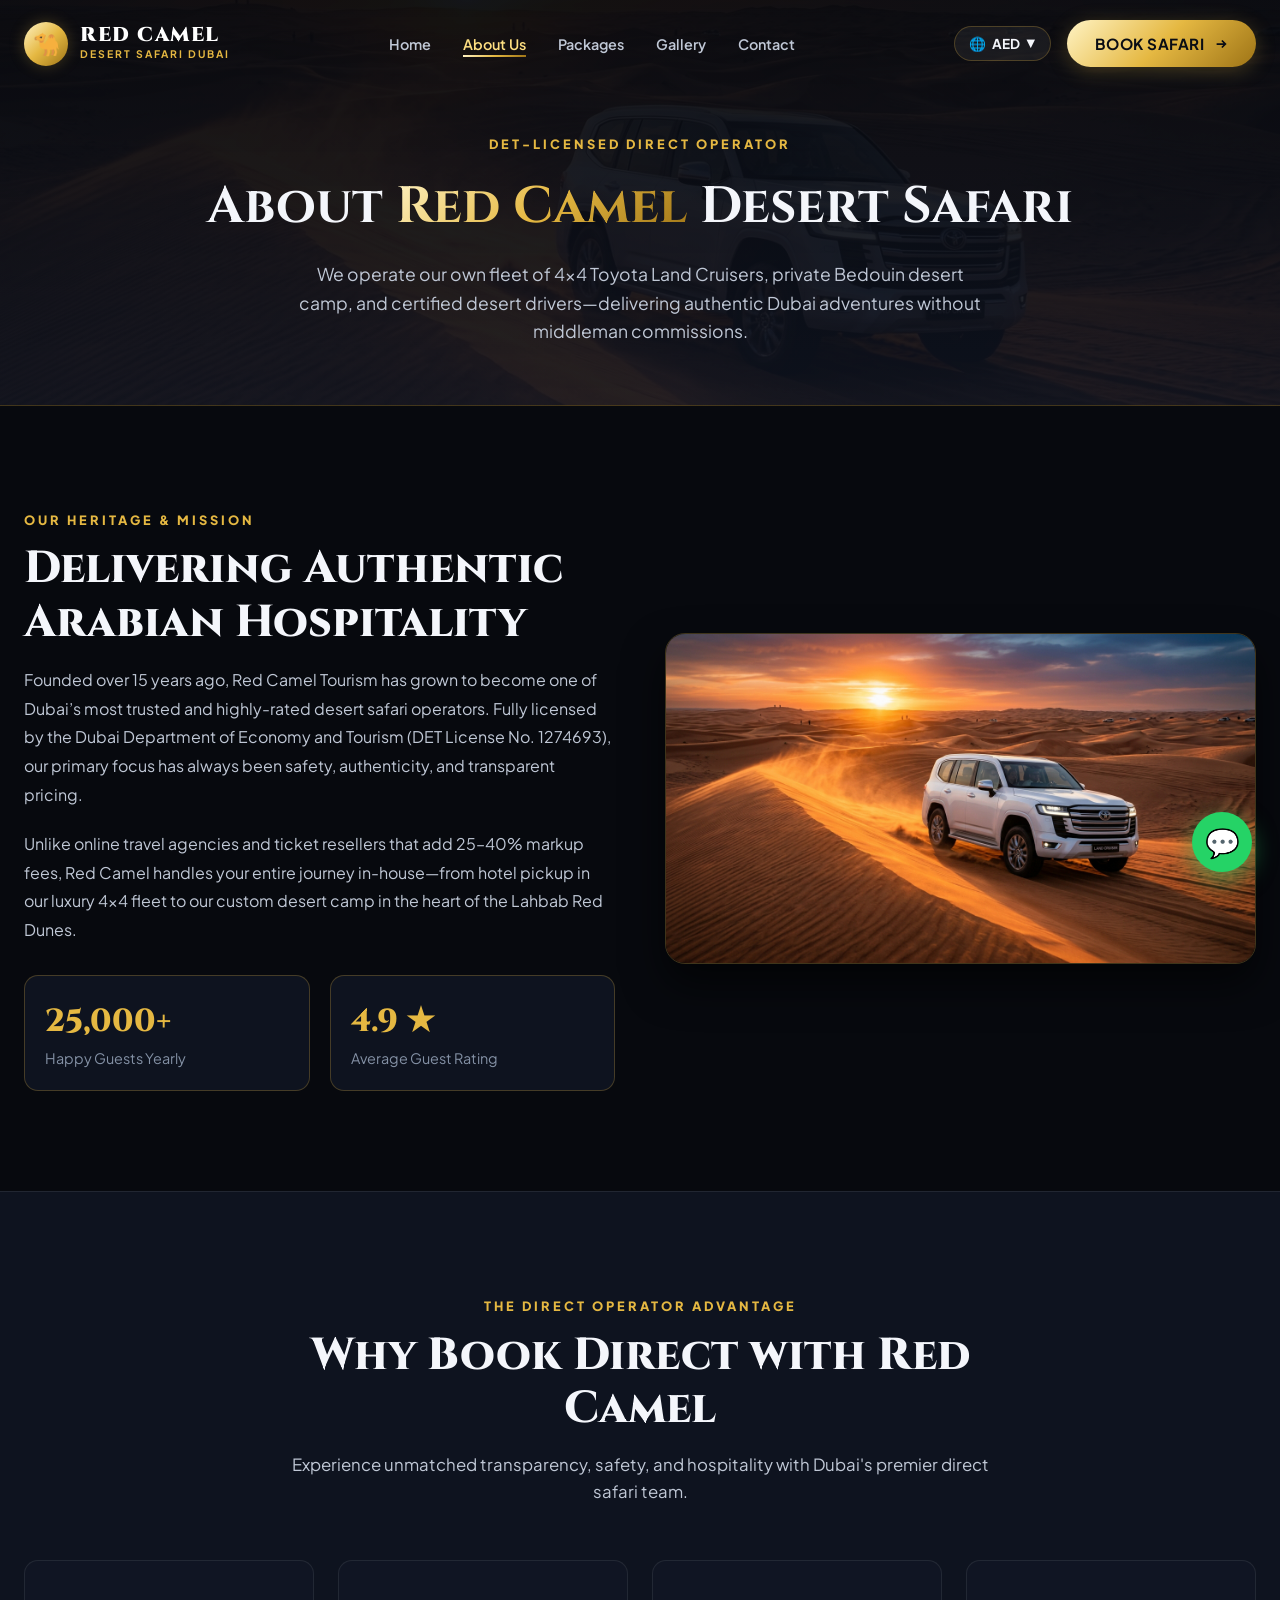
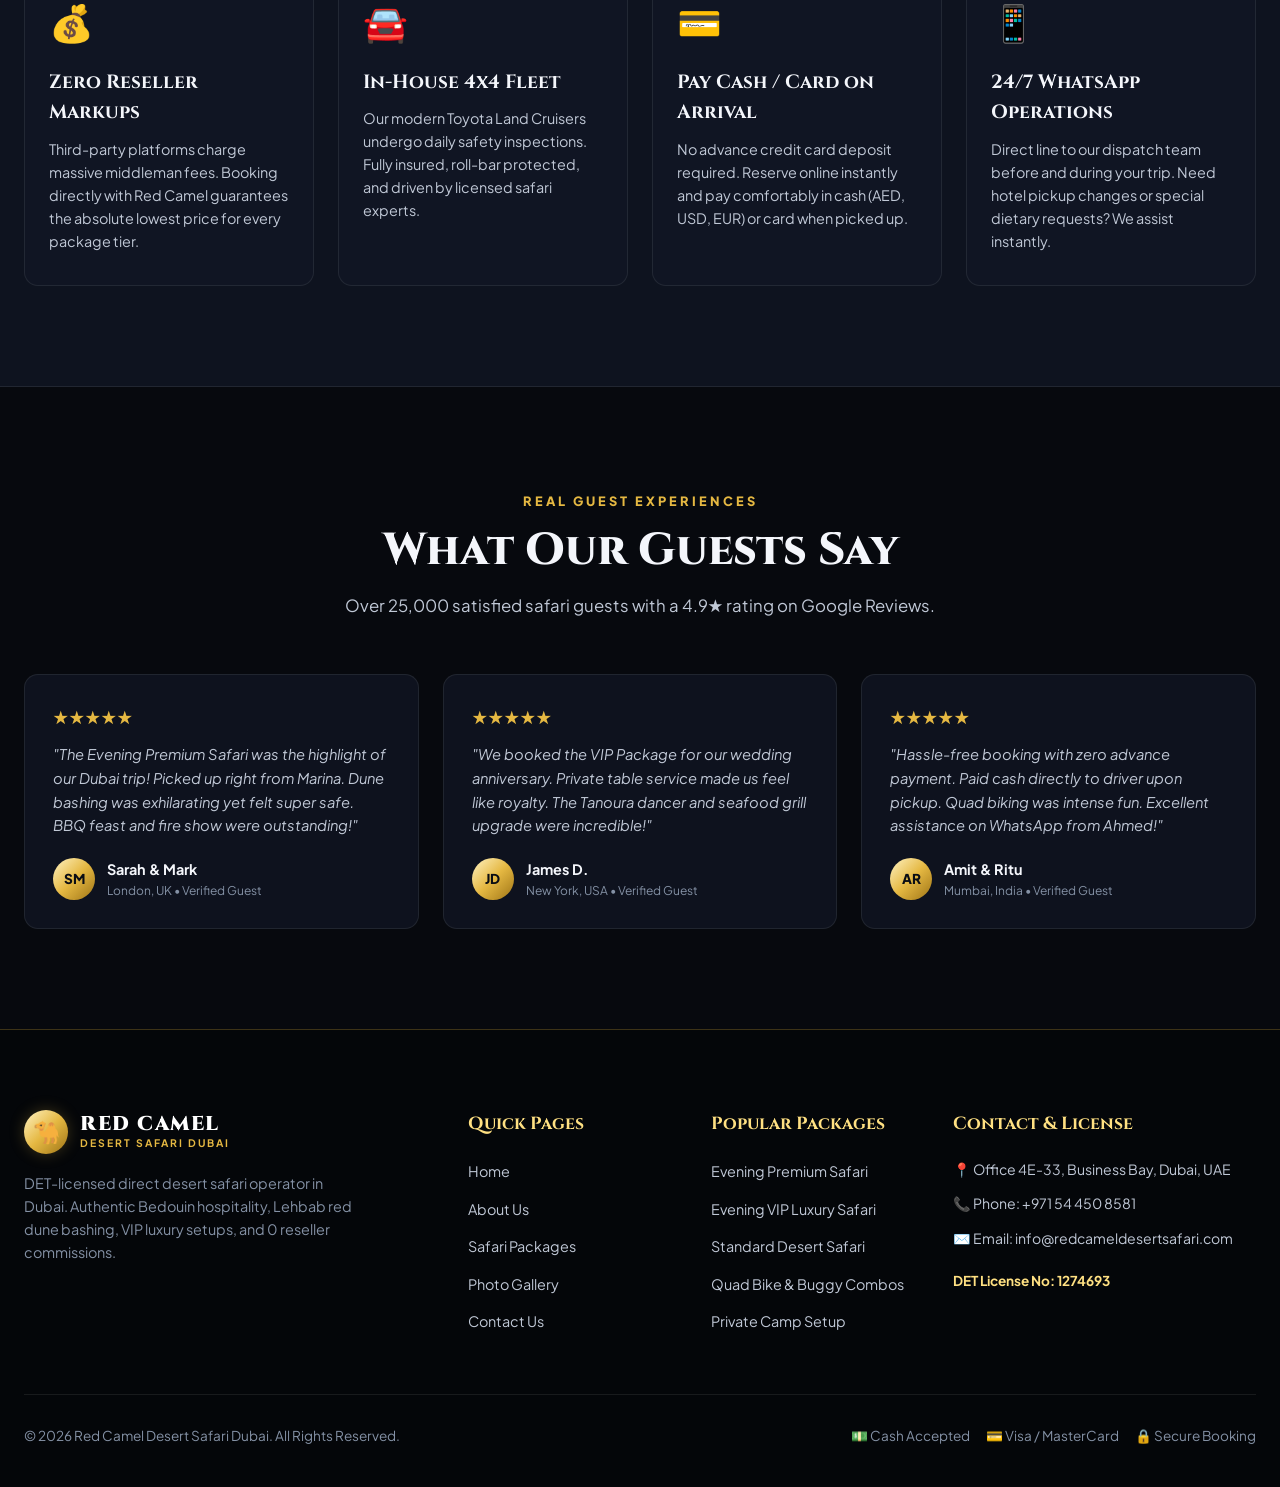
==== commit a1b1e0df: "since 2010 removed" ====
--- a/about.html
+++ b/about.html
@@ -4,7 +4,7 @@
   <meta charset="UTF-8">
   <meta name="viewport" content="width=device-width, initial-scale=1.0">
   <title>About Us | Red Camel Desert Safari Dubai - DET Licensed Direct Operator</title>
-  <meta name="description" content="Learn about Red Camel Desert Safari - Dubai's top DET-licensed direct safari operator since 2010. Fleet of 4x4 Land Cruisers, in-house Bedouin camp, zero reseller markups & pay on arrival.">
+  <meta name="description" content="Learn about Red Camel Desert Safari - Dubai's top DET-licensed direct safari operator. Fleet of 4x4 Land Cruisers, in-house Bedouin camp, zero reseller markups & pay on arrival.">
   <meta name="keywords" content="About Red Camel Desert Safari, Dubai desert safari operator, DET licensed safari company, direct safari operator Dubai">
   <link rel="icon" href="data:image/svg+xml,<svg xmlns=%22http://www.w3.org/2000/svg%22 viewBox=%220 0 100 100%22><text y=%22.9em%22 font-size=%2290%22>🐪</text></svg>">
   <link rel="stylesheet" href="index.css">
@@ -71,7 +71,7 @@
        ========================================================================== -->
   <section class="page-banner">
     <div class="container">
-      <span class="section-eyebrow">DET-LICENSED DIRECT OPERATOR SINCE 2010</span>
+      <span class="section-eyebrow">DET-LICENSED DIRECT OPERATOR</span>
       <h1 class="page-banner-title">About <span class="gradient-text-gold">Red Camel</span> Desert Safari</h1>
       <p class="page-banner-desc">
         We operate our own fleet of 4x4 Toyota Land Cruisers, private Bedouin desert camp, and certified desert drivers—delivering authentic Dubai adventures without middleman commissions.
@@ -87,7 +87,7 @@
       <div style="display: grid; grid-template-columns: 1fr 1fr; gap: 50px; align-items: center;">
         <div>
           <span class="section-eyebrow">OUR HERITAGE & MISSION</span>
-          <h2 class="section-title">Delivering Authentic Arabian Hospitality Since 2010</h2>
+          <h2 class="section-title">Delivering Authentic Arabian Hospitality</h2>
           <p style="color: var(--text-secondary); line-height: 1.8; margin-bottom: 20px;">
             Founded over 15 years ago, Red Camel Tourism has grown to become one of Dubai’s most trusted and highly-rated desert safari operators. Fully licensed by the Dubai Department of Economy and Tourism (DET License No. 1274693), our primary focus has always been safety, authenticity, and transparent pricing.
           </p>
@@ -332,7 +332,7 @@
             </div>
           </a>
           <p style="font-size: 0.9rem; color: var(--text-muted); line-height: 1.6; max-width: 340px;">
-            DET-licensed direct desert safari operator in Dubai since 2010. Authentic Bedouin hospitality, Lehbab red dune bashing, VIP luxury setups, and 0 reseller commissions.
+            DET-licensed direct desert safari operator in Dubai. Authentic Bedouin hospitality, Lehbab red dune bashing, VIP luxury setups, and 0 reseller commissions.
           </p>
         </div>
 
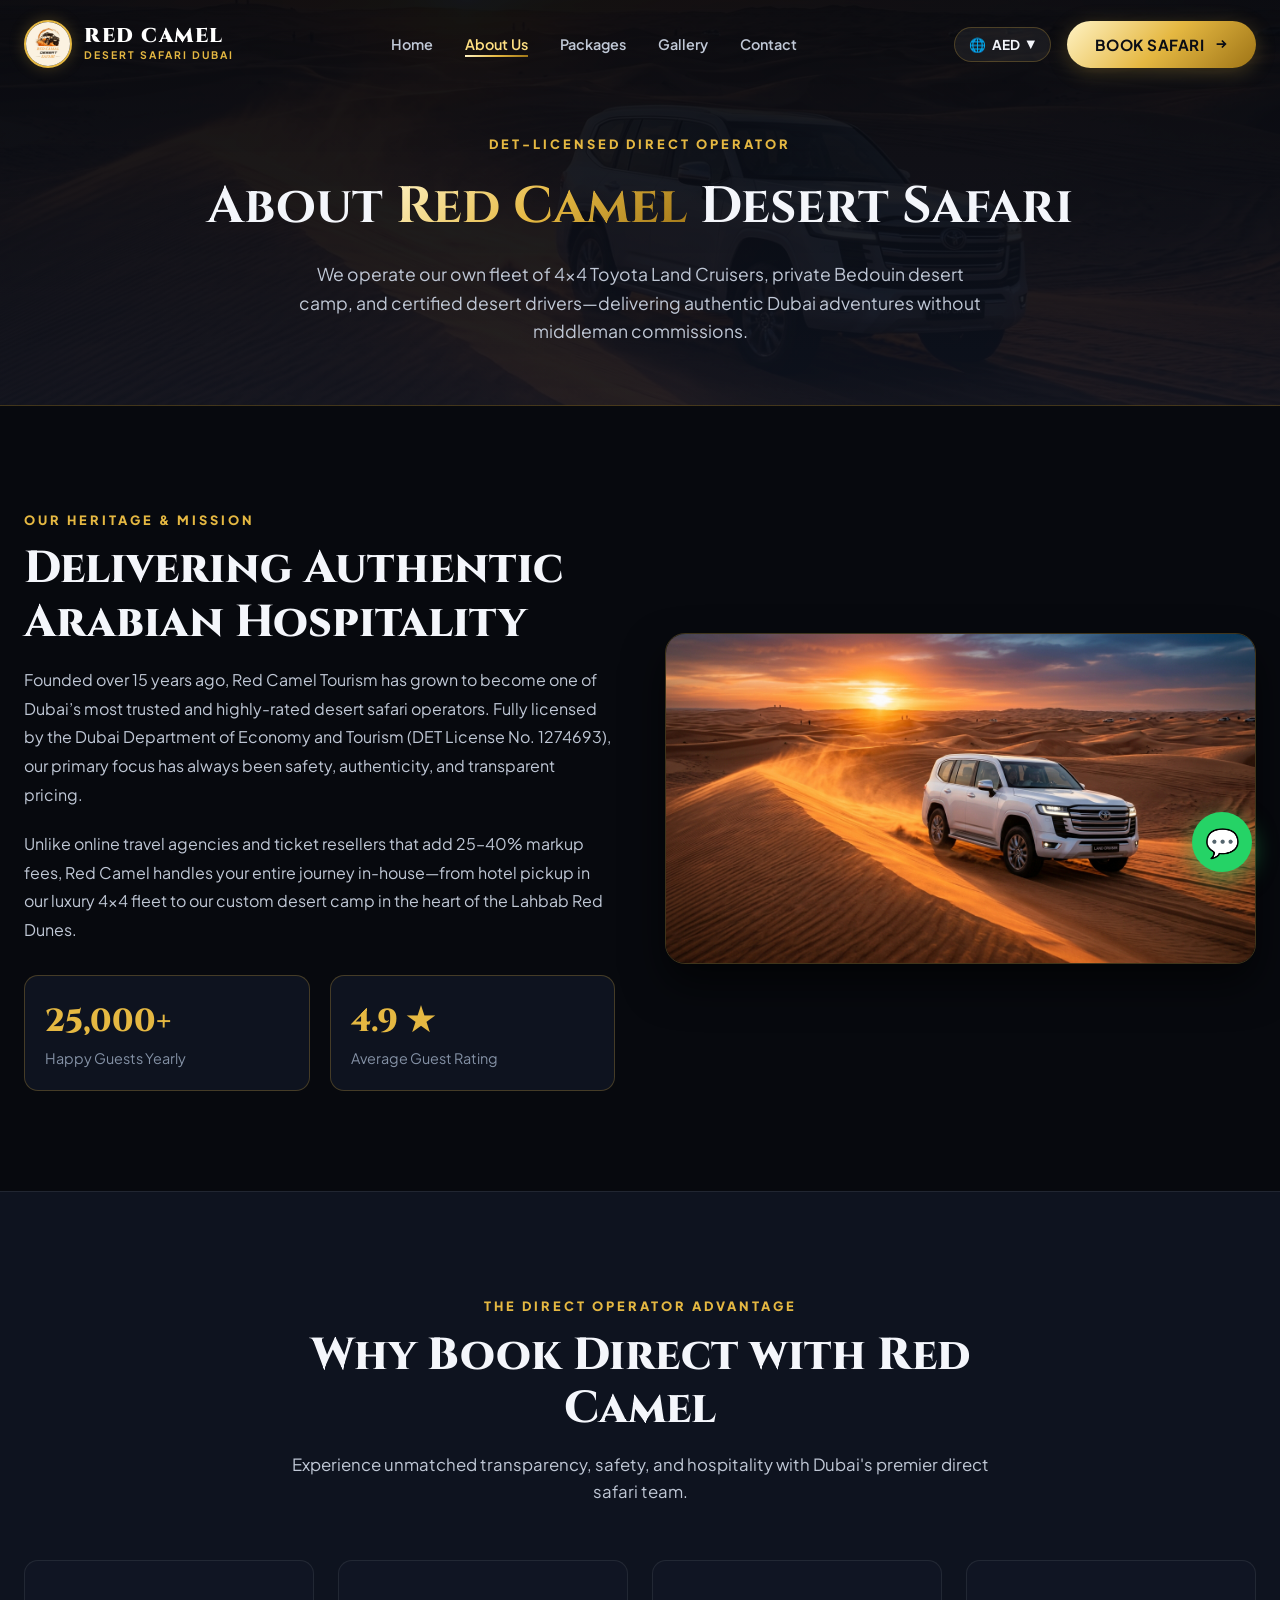
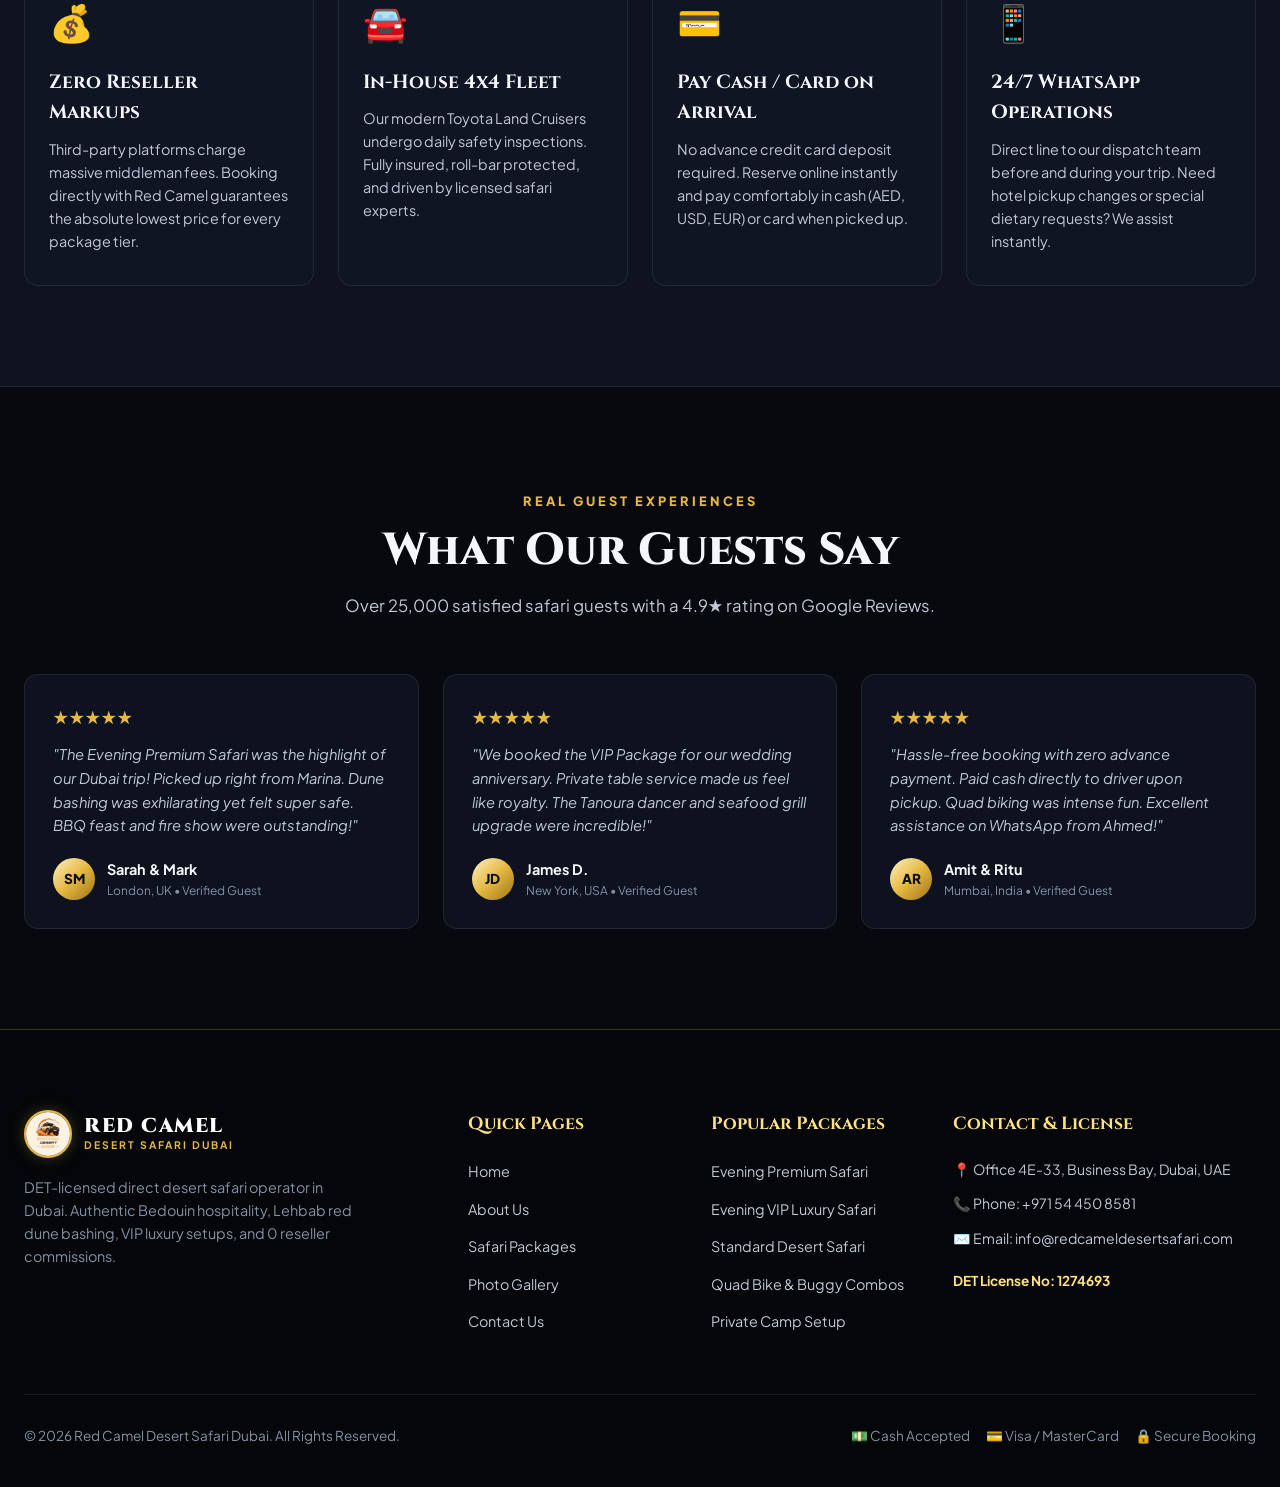
==== commit ea88c27a: "logo updated" ====
--- a/about.html
+++ b/about.html
@@ -17,7 +17,7 @@
   <header class="header">
     <div class="container header-inner">
       <a href="index.html" class="logo">
-        <div class="logo-badge-icon">🐪</div>
+        <img src="assets/images/logo.png" alt="Red Camel Desert Safari" class="logo-img">
         <div class="logo-text">
           <span class="logo-title">RED CAMEL</span>
           <span class="logo-sub">DESERT SAFARI DUBAI</span>
@@ -223,6 +223,7 @@
               <option value="evening-premium">Evening Premium Safari (AED 129)</option>
               <option value="evening-vip">Evening VIP Luxury Safari (AED 299)</option>
               <option value="combo-quad-safari">Quad Bike + Evening Safari Combo (AED 299)</option>
+              <option value="birthday-celebration">Birthday Celebration Safari (AED 699)</option>
               <option value="sunrise-safari">Sunrise Private Safari (AED 419)</option>
               <option value="morning-short-private">Morning Short Safari - Private (AED 449)</option>
               <option value="evening-short-private">Evening Short Safari - Private (AED 479)</option>
@@ -325,7 +326,7 @@
       <div class="footer-grid">
         <div>
           <a href="index.html" class="logo" style="margin-bottom: 18px;">
-            <div class="logo-badge-icon">🐪</div>
+            <img src="assets/images/logo.png" alt="Red Camel Desert Safari" class="logo-img">
             <div class="logo-text">
               <span class="logo-title">RED CAMEL</span>
               <span class="logo-sub">DESERT SAFARI DUBAI</span>
--- a/index.css
+++ b/index.css
@@ -211,16 +211,15 @@
   gap: 12px;
 }
 
-.logo-badge-icon {
-  width: 44px;
-  height: 44px;
+.logo-badge-icon,
+.logo-img {
+  width: 48px;
+  height: 48px;
   border-radius: 50%;
-  background: var(--gold-gradient);
-  display: flex;
-  align-items: center;
-  justify-content: center;
-  font-size: 22px;
+  object-fit: cover;
+  border: 2px solid var(--gold-primary);
   box-shadow: 0 0 15px var(--gold-glow);
+  background: #FFF;
 }
 
 .logo-text {
